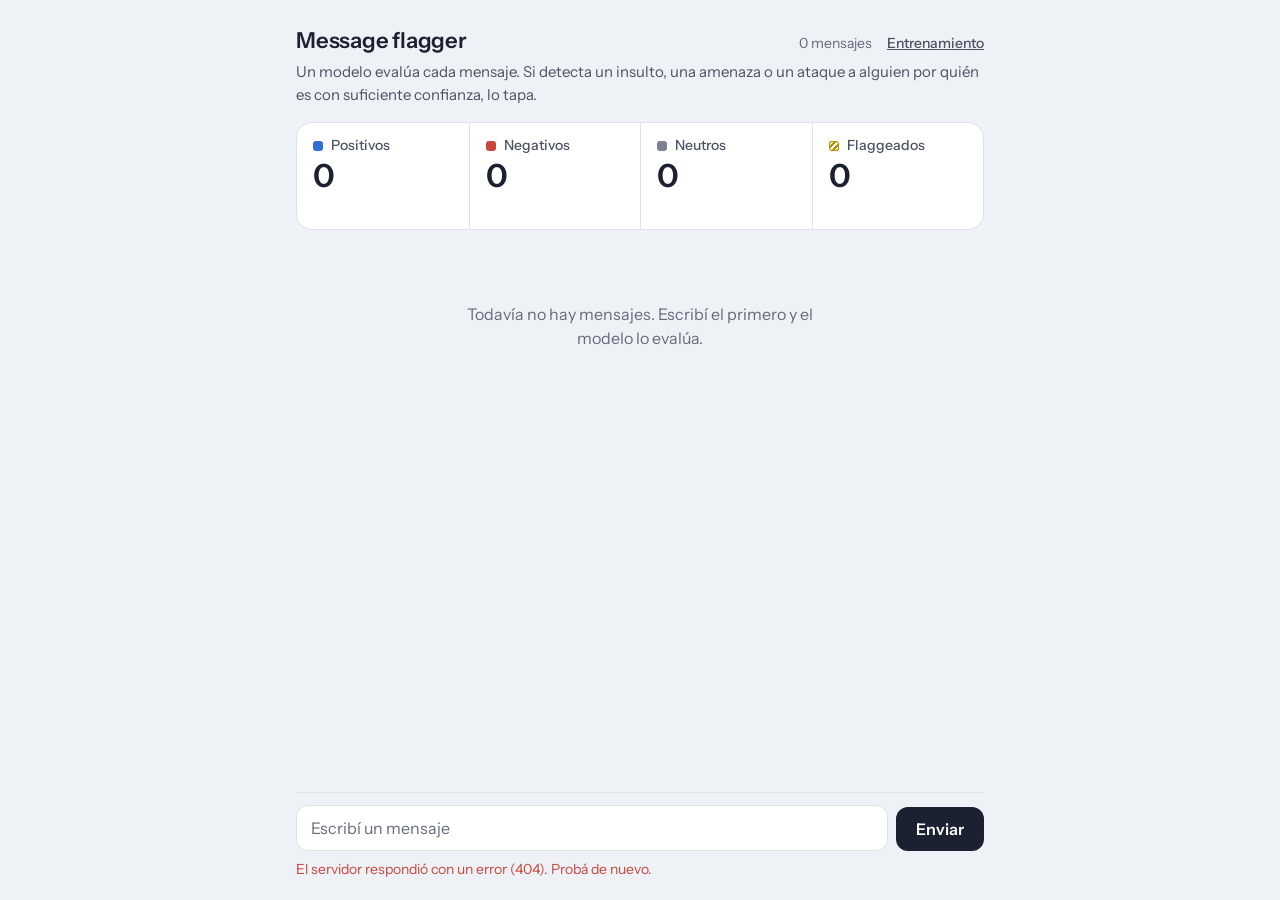
==== static/index.html @ c31f7b47 "final model decision" ====
<!doctype html>
<html lang="es">
<head>
  <meta charset="utf-8">
  <meta name="viewport" content="width=device-width, initial-scale=1">
  <title>Message flagger</title>
  <link rel="icon" href="data:image/svg+xml,%3Csvg xmlns='http://www.w3.org/2000/svg' viewBox='0 0 16 16'%3E%3Crect width='16' height='16' rx='4' fill='%23c29000'/%3E%3Cpath d='M-2 10 10-2M2 14 14 2M6 18 18 6' stroke='%231b2130' stroke-width='2.5'/%3E%3C/svg%3E">
  <link rel="preconnect" href="https://fonts.googleapis.com">
  <link rel="preconnect" href="https://fonts.gstatic.com" crossorigin>
  <link href="https://fonts.googleapis.com/css2?family=Instrument+Sans:wght@400;500;600&display=swap" rel="stylesheet">
  <link rel="stylesheet" href="styles.css">
</head>
<body>
  <div class="app">
    <header class="top">
      <div class="title-row">
        <h1>Message flagger</h1>
        <p class="total"><span id="stat-total">0 mensajes</span> <a href="training.html">Entrenamiento</a></p>
      </div>
      <p class="lede">Un modelo evalúa cada mensaje. Si detecta un insulto, una amenaza o un ataque a alguien por quién es con suficiente confianza, lo tapa.</p>

      <section class="stats" aria-label="Estadísticas">
        <div class="stat" data-kind="positive">
          <span class="stat-label"><i class="swatch" aria-hidden="true"></i>Positivos</span>
          <span class="stat-value" id="stat-positive">0</span>
          <span class="stat-share" id="share-positive"></span>
        </div>
        <div class="stat" data-kind="negative">
          <span class="stat-label"><i class="swatch" aria-hidden="true"></i>Negativos</span>
          <span class="stat-value" id="stat-negative">0</span>
          <span class="stat-share" id="share-negative"></span>
        </div>
        <div class="stat" data-kind="neutral">
          <span class="stat-label"><i class="swatch" aria-hidden="true"></i>Neutros</span>
          <span class="stat-value" id="stat-neutral">0</span>
          <span class="stat-share" id="share-neutral"></span>
        </div>
        <div class="stat" data-kind="flagged">
          <span class="stat-label"><i class="swatch" aria-hidden="true"></i>Flaggeados</span>
          <span class="stat-value" id="stat-flagged">0</span>
          <span class="stat-share" id="share-flagged"></span>
        </div>
      </section>
    </header>

    <main class="thread" id="thread" aria-live="polite">
      <p class="empty" id="empty">Todavía no hay mensajes. Escribí el primero y el modelo lo evalúa.</p>
      <ol class="messages" id="messages"></ol>
    </main>

    <form class="composer" id="composer">
      <label class="visually-hidden" for="text">Mensaje</label>
      <textarea id="text" name="text" rows="1" maxlength="1000" placeholder="Escribí un mensaje" autocomplete="off" required></textarea>
      <button type="submit" id="send">Enviar</button>
      <p class="composer-error" id="error" role="alert" hidden></p>
    </form>
  </div>

  <script src="app.js"></script>
</body>
</html>
---- static/styles.css ----
:root {
  color-scheme: light;
  --bg: #eef1f5;
  --panel: #ffffff;
  --ink: #1b2130;
  --ink-2: #4a5263;
  --ink-3: #636b7d;
  --line: #dde2ea;
  --pos: #2f6fdb;
  --neg: #c8463d;
  --neu: #7a8194;
  --flag: #c29000;
  --flag-ink: #7a5a00;
  --flag-wash: #fbf3dc;
  --radius: 16px;
  --font: "Instrument Sans", system-ui, -apple-system, "Segoe UI", sans-serif;
}

@media (prefers-color-scheme: dark) {
  :root:not([data-theme="light"]) {
    color-scheme: dark;
    --bg: #13161c;
    --panel: #1b1f27;
    --ink: #e8ebf1;
    --ink-2: #b4bac6;
    --ink-3: #8f96a5;
    --line: #2c323d;
    --pos: #5b8be6;
    --neg: #d9505f;
    --neu: #8b92a3;
    --flag: #a99400;
    --flag-ink: #dcc653;
    --flag-wash: #25231a;
  }
}

* { box-sizing: border-box; }

html, body { margin: 0; height: 100%; }

body {
  background: var(--bg);
  color: var(--ink);
  font-family: var(--font);
  font-size: 16px;
  line-height: 1.5;
}

.visually-hidden {
  position: absolute;
  width: 1px;
  height: 1px;
  overflow: hidden;
  clip-path: inset(50%);
  white-space: nowrap;
}

:focus-visible {
  outline: 2px solid var(--ink);
  outline-offset: 2px;
}

.app {
  display: flex;
  flex-direction: column;
  max-width: 720px;
  height: 100dvh;
  margin: 0 auto;
  padding: 0 16px;
}

/* Header and stats */

.top { padding: 24px 0 16px; }

.title-row {
  display: flex;
  align-items: baseline;
  justify-content: space-between;
  gap: 16px;
}

h1 {
  margin: 0;
  font-size: 22px;
  font-weight: 600;
  letter-spacing: -0.01em;
}

.total {
  margin: 0;
  color: var(--ink-3);
  font-size: 14px;
}

.lede {
  margin: 4px 0 16px;
  color: var(--ink-2);
  font-size: 15px;
}

.stats {
  display: grid;
  grid-template-columns: repeat(4, 1fr);
  background: var(--panel);
  border: 1px solid var(--line);
  border-radius: var(--radius);
}

.stat {
  display: flex;
  flex-direction: column;
  gap: 2px;
  padding: 12px 16px 14px;
}

.stat + .stat { border-left: 1px solid var(--line); }

.stat-label {
  display: flex;
  align-items: center;
  gap: 8px;
  color: var(--ink-2);
  font-size: 14px;
  font-weight: 500;
}

.swatch {
  width: 10px;
  height: 10px;
  border-radius: 3px;
  background: var(--swatch);
}

.stat[data-kind="positive"] { --swatch: var(--pos); }
.stat[data-kind="negative"] { --swatch: var(--neg); }
.stat[data-kind="neutral"] { --swatch: var(--neu); }
.stat[data-kind="flagged"] { --swatch: repeating-linear-gradient(135deg, var(--flag) 0 2px, transparent 2px 4px); }
.stat[data-kind="flagged"] .swatch { box-shadow: inset 0 0 0 1px var(--flag); }

.stat-value {
  font-size: 32px;
  font-weight: 600;
  line-height: 1.15;
}

.stat-share {
  min-height: 1.4em;
  color: var(--ink-3);
  font-size: 13px;
}

/* Thread */

.thread {
  flex: 1;
  overflow-y: auto;
  padding: 8px 0 16px;
}

.empty {
  margin: 48px auto 0;
  max-width: 32ch;
  color: var(--ink-3);
  text-align: center;
}

.messages {
  display: flex;
  flex-direction: column;
  gap: 16px;
  margin: 0;
  padding: 0;
  list-style: none;
}

.msg {
  display: flex;
  flex-direction: column;
  align-items: flex-end;
  gap: 6px;
}

.bubble {
  position: relative;
  max-width: min(520px, 88%);
  padding: 10px 14px;
  background: var(--panel);
  border: 1px solid var(--line);
  border-radius: var(--radius) var(--radius) 4px var(--radius);
}

.text {
  margin: 0;
  white-space: pre-wrap;
  overflow-wrap: anywhere;
}

.is-pending .text { color: var(--ink-3); }

/* Flagged messages: caution-tape edge, note, and the blurred text. */

.is-flagged .bubble {
  padding-left: 22px;
  background: var(--flag-wash);
  border-color: color-mix(in srgb, var(--flag) 45%, var(--line));
  overflow: hidden;
}

.is-flagged .bubble::before {
  content: "";
  position: absolute;
  inset: 0 auto 0 0;
  width: 8px;
  background: repeating-linear-gradient(135deg, var(--flag) 0 5px, transparent 5px 10px);
}

.flag-note {
  margin: 0 0 4px;
  color: var(--flag-ink);
  font-size: 13px;
  font-weight: 600;
}

.flag-hint {
  color: var(--ink-3);
  font-weight: 400;
}

.spoiler {
  cursor: pointer;
  filter: blur(6px);
  user-select: none;
  transition: filter 160ms ease;
}

@media (hover: hover) {
  .spoiler:hover { filter: none; user-select: text; }
}

.spoiler:focus-visible,
.spoiler.revealed {
  filter: none;
  user-select: text;
}

@media (prefers-reduced-motion: reduce) {
  .spoiler { transition: none; }
}

/* The model's verdict under each bubble */

.meta {
  display: flex;
  flex-wrap: wrap;
  justify-content: flex-end;
  align-items: center;
  gap: 4px 12px;
  color: var(--ink-3);
  font-size: 13px;
}

.sentiment {
  display: inline-flex;
  align-items: center;
  gap: 6px;
  color: var(--ink-2);
  font-weight: 500;
}

.sentiment::before {
  content: "";
  width: 8px;
  height: 8px;
  border-radius: 50%;
  background: var(--dot, var(--neu));
}

.sentiment[data-sentiment="positive"] { --dot: var(--pos); }
.sentiment[data-sentiment="negative"] { --dot: var(--neg); }
.sentiment[data-sentiment="neutral"] { --dot: var(--neu); }

.model {
  padding: 0 6px;
  border: 1px solid var(--line);
  border-radius: 6px;
}

.labeler {
  display: flex;
  align-items: center;
  gap: 6px;
  color: var(--ink-3);
  font-size: 13px;
}

.label-btn {
  min-height: 28px;
  padding: 0 12px;
  color: var(--ink-2);
  background: transparent;
  border: 1px solid var(--line);
  border-radius: 999px;
  font-size: 13px;
  font-weight: 500;
}

.label-btn[aria-pressed="true"] {
  color: var(--panel);
  background: var(--ink);
  border-color: var(--ink);
}

.label-btn:disabled { cursor: progress; }

.total a {
  margin-left: 12px;
  color: var(--ink-2);
  font-weight: 500;
}

.pending-note {
  animation: breathe 1.2s ease-in-out infinite;
}

@keyframes breathe {
  50% { opacity: 0.45; }
}

@media (prefers-reduced-motion: reduce) {
  .pending-note { animation: none; }
}

/* Composer */

.composer {
  display: grid;
  grid-template-columns: 1fr auto;
  gap: 8px;
  padding: 12px 0 20px;
  border-top: 1px solid var(--line);
}

textarea {
  min-height: 44px;
  max-height: 160px;
  padding: 10px 14px;
  overflow-y: auto;
  resize: none;
  color: var(--ink);
  background: var(--panel);
  border: 1px solid var(--line);
  border-radius: 12px;
  font: inherit;
}

textarea::placeholder { color: var(--ink-3); }

button {
  align-self: end;
  min-height: 44px;
  padding: 0 20px;
  color: var(--panel);
  background: var(--ink);
  border: 0;
  border-radius: 12px;
  font: inherit;
  font-weight: 600;
  cursor: pointer;
}

button:disabled {
  opacity: 0.5;
  cursor: progress;
}

.composer-error {
  grid-column: 1 / -1;
  margin: 0;
  color: var(--neg);
  font-size: 14px;
}

@media (max-width: 560px) {
  .top { padding-top: 16px; }
  .stats { grid-template-columns: repeat(2, 1fr); }
  .stat:nth-child(3) { border-left: 0; }
  .stat:nth-child(n + 3) { border-top: 1px solid var(--line); }
  .stat-value { font-size: 28px; }
}

/* Training page */

.page {
  max-width: 720px;
  margin: 0 auto;
  padding: 0 16px 48px;
}

.panel {
  margin-bottom: 16px;
  padding: 16px 20px;
  background: var(--panel);
  border: 1px solid var(--line);
  border-radius: var(--radius);
}

h2 {
  margin: 0 0 8px;
  font-size: 16px;
  font-weight: 600;
}

.progress-count {
  margin: 0 0 8px;
  color: var(--ink-2);
}

.progress-count span:first-child {
  color: var(--ink);
  font-size: 28px;
  font-weight: 600;
}

.meter {
  height: 8px;
  overflow: hidden;
  background: color-mix(in srgb, var(--ink) 12%, var(--panel));
  border-radius: 4px;
}

.meter-fill {
  width: 0;
  height: 100%;
  background: var(--ink-2);
  border-radius: 4px;
  transition: width 200ms ease;
}

.counts {
  display: grid;
  grid-template-columns: repeat(4, 1fr);
  gap: 8px;
  margin: 16px 0 0;
}

.counts dt {
  color: var(--ink-3);
  font-size: 13px;
}

.counts dd {
  margin: 0;
  font-size: 22px;
  font-weight: 600;
}

.example-text {
  margin: 4px 0 8px;
  font-size: 20px;
  line-height: 1.4;
  white-space: pre-wrap;
  overflow-wrap: anywhere;
}

.example-meta {
  display: flex;
  flex-wrap: wrap;
  gap: 4px 12px;
  margin: 0 0 16px;
  color: var(--ink-3);
  font-size: 13px;
}

.review-actions {
  display: flex;
  flex-wrap: wrap;
  gap: 8px;
}

.review-btn.secondary {
  color: var(--ink-2);
  background: transparent;
  border: 1px solid var(--line);
}

kbd {
  margin-left: 6px;
  padding: 0 5px;
  border: 1px solid currentColor;
  border-radius: 4px;
  font: inherit;
  font-size: 12px;
  opacity: 0.7;
}

.criteria {
  margin: 0;
  padding-left: 18px;
  color: var(--ink-2);
}

.criteria li + li { margin-top: 6px; }

.muted {
  margin: 12px 0 4px;
  color: var(--ink-3);
  font-size: 14px;
}

pre {
  margin: 0;
  padding: 10px 12px;
  overflow-x: auto;
  background: var(--bg);
  border-radius: 8px;
}

code {
  font-family: ui-monospace, "Cascadia Code", Consolas, monospace;
  font-size: 14px;
}

.review .empty { margin: 8px 0 0; text-align: left; max-width: none; }

@media (max-width: 560px) {
  .counts { grid-template-columns: repeat(2, 1fr); }
}
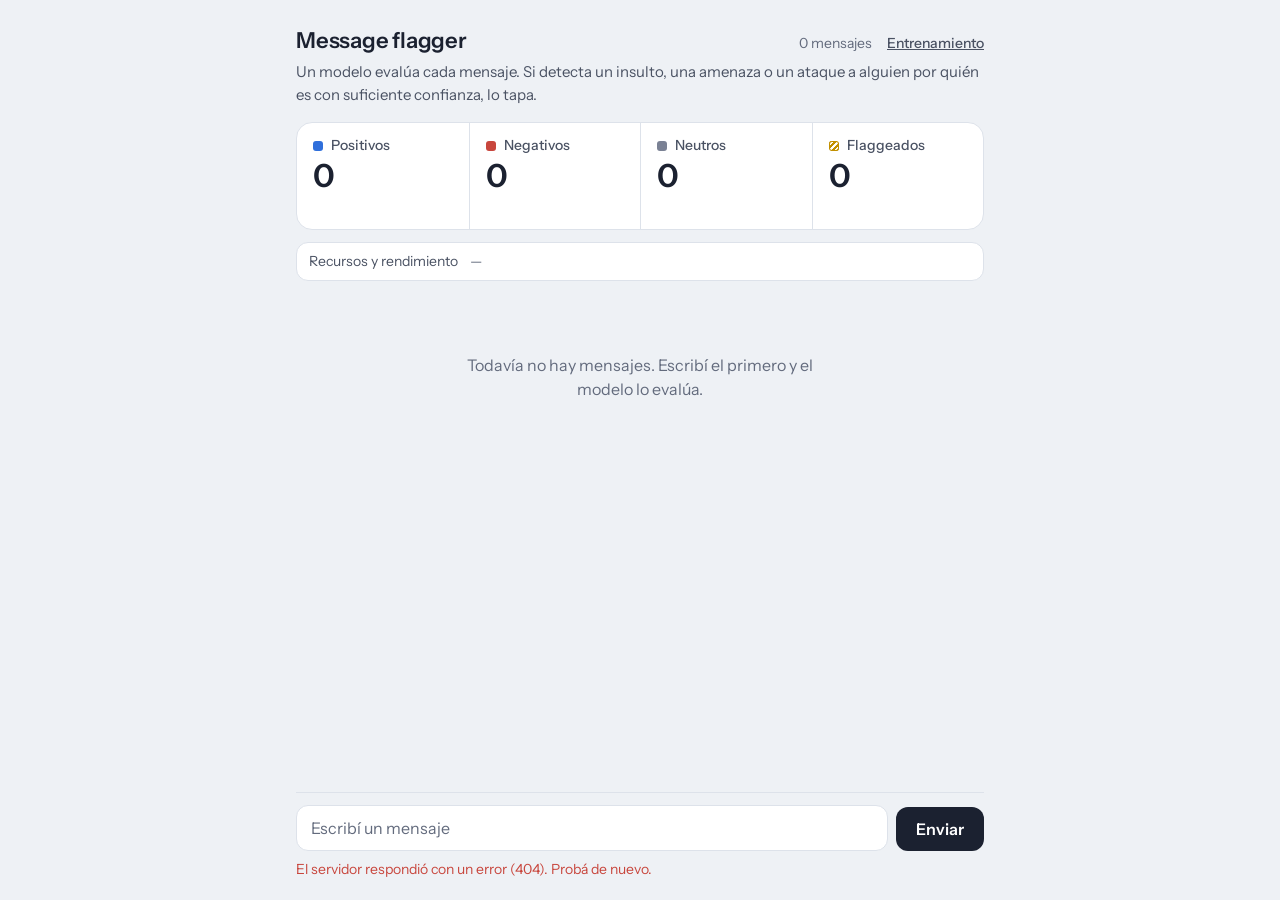
==== commit 6dd45435: "Merge branch 'bench/step1-benchmark'" ====
--- a/static/index.html
+++ b/static/index.html
@@ -41,6 +41,11 @@
           <span class="stat-share" id="share-flagged"></span>
         </div>
       </section>
+
+      <details class="metrics">
+        <summary><span>Recursos y rendimiento</span> <span class="metrics-summary" id="metrics-summary">—</span></summary>
+        <div class="metrics-body" id="metrics-body"><p class="muted">Cargando…</p></div>
+      </details>
     </header>
 
     <main class="thread" id="thread" aria-live="polite">
@@ -56,6 +61,8 @@
     </form>
   </div>
 
+  <script src="metrics.js"></script>
   <script src="app.js"></script>
+  <script>startMetrics(document.getElementById("metrics-body"), document.getElementById("metrics-summary"));</script>
 </body>
 </html>
--- a/static/styles.css
+++ b/static/styles.css
@@ -523,6 +523,66 @@
 
 .review .empty { margin: 8px 0 0; text-align: left; max-width: none; }
 
+.metrics-body h3 {
+  margin: 16px 0 6px;
+  color: var(--ink-2);
+  font-size: 14px;
+  font-weight: 600;
+}
+
+.metrics-body h3:first-child { margin-top: 0; }
+
+.metrics-body .counts { margin-top: 10px; }
+
+.metrics-body .counts dd { font-size: 18px; }
+
+.model-list {
+  margin: 0;
+  padding-left: 18px;
+  color: var(--ink-2);
+  font-size: 14px;
+}
+
+.usage-label {
+  margin: 0 0 4px;
+  color: var(--ink-2);
+  font-size: 14px;
+}
+
+.sparkline {
+  display: block;
+  width: 100%;
+  height: 32px;
+  margin-top: 12px;
+  color: var(--ink-2);
+}
+
+/* Chat page: collapsed strip under the stats; the open body scrolls so it cannot crowd out the thread. */
+.metrics {
+  margin-top: 12px;
+  padding: 8px 12px;
+  background: var(--panel);
+  border: 1px solid var(--line);
+  border-radius: 12px;
+  font-size: 14px;
+}
+
+.metrics summary {
+  display: flex;
+  flex-wrap: wrap;
+  gap: 2px 12px;
+  cursor: pointer;
+  color: var(--ink-2);
+}
+
+.metrics-summary { color: var(--ink-3); }
+
+.metrics .metrics-body {
+  max-height: 40dvh;
+  margin-top: 10px;
+  overflow-y: auto;
+}
+
 @media (max-width: 560px) {
   .counts { grid-template-columns: repeat(2, 1fr); }
 }
